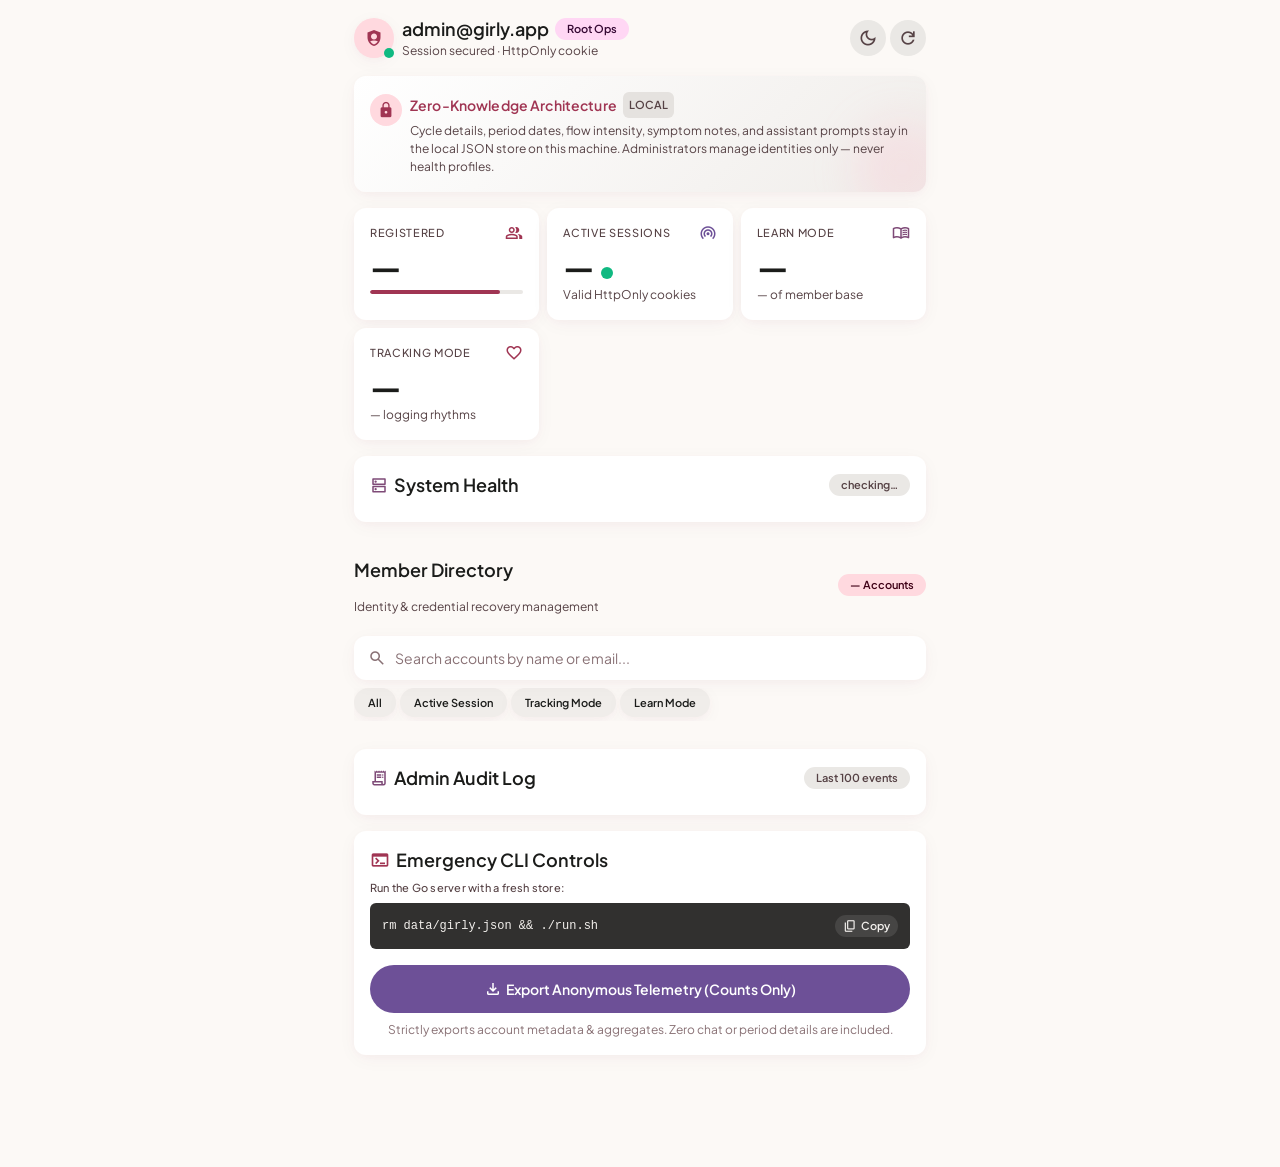
==== girly-app/web/admin.html @ f06e1302 "files" ====
<!DOCTYPE html>
<html lang="en">
<head>
  <meta charset="utf-8"/>
  <meta name="viewport" content="width=device-width, initial-scale=1.0, viewport-fit=cover"/>
  <title>Girly - Admin Console</title>
  <link rel="icon" href="assets/logo.svg" type="image/svg+xml"/>
  <link rel="preconnect" href="https://fonts.googleapis.com"/>
  <link rel="preconnect" href="https://fonts.gstatic.com" crossorigin/>
  <link href="https://fonts.googleapis.com/css2?family=Plus+Jakarta+Sans:wght@400;500;600;700&display=swap" rel="stylesheet"/>
  <link href="https://fonts.googleapis.com/css2?family=Material+Symbols+Outlined:opsz,wght,FILL,GRAD@20..48,100..700,0..1,-50..200" rel="stylesheet"/>
  <link rel="stylesheet" href="css/girly.css"/>
</head>
<body>
<main class="page" style="padding-top:1rem; gap:var(--sp-md)">

  <!-- Admin header bar -->
  <div class="row-between" style="gap:var(--sp-sm)">
    <div class="row" style="gap:var(--sp-sm); min-width:0">
      <div style="position:relative; width:40px; height:40px; border-radius:var(--r-full); background:var(--primary-fixed); display:flex; align-items:center; justify-content:center; flex-shrink:0; box-shadow:var(--shadow-rest)">
        <span class="material-symbols-outlined filled" style="color:var(--primary); font-size:20px">shield_person</span>
        <span style="position:absolute; bottom:0; right:0; width:10px; height:10px; background:var(--ok); border-radius:var(--r-full)"></span>
      </div>
      <div style="min-width:0">
        <div class="row" style="gap:6px">
          <span class="t-headline-sm" id="admin-email" style="overflow:hidden; text-overflow:ellipsis; white-space:nowrap">admin@girly.app</span>
          <span class="pill pill-plum">Root Ops</span>
        </div>
        <p class="t-body-sm muted" style="margin:0">Session secured · HttpOnly cookie</p>
      </div>
    </div>
    <div class="row" style="gap:var(--sp-xs)">
      <button class="icon-btn" id="admin-theme" aria-label="Toggle Night Mode" type="button" style="background:var(--surface-container-high); width:36px; height:36px">
        <span class="material-symbols-outlined" style="font-size:20px">dark_mode</span>
      </button>
      <button class="icon-btn" id="admin-refresh" aria-label="Reload Metrics" type="button" style="background:var(--surface-container-high); width:36px; height:36px">
        <span class="material-symbols-outlined" style="font-size:20px">refresh</span>
      </button>
    </div>
  </div>

  <!-- Zero-knowledge callout -->
  <div class="card row" style="align-items:flex-start; gap:var(--sp-sm); padding:var(--sp-md); background:linear-gradient(135deg, var(--surface-container-lowest), var(--surface-container)); position:relative; overflow:hidden">
    <div style="position:absolute; right:-1.5rem; bottom:-1.5rem; width:6rem; height:6rem; border-radius:50%; background:color-mix(in srgb, var(--primary-fixed-dim) 20%, transparent); filter:blur(20px)"></div>
    <div style="position:relative; width:32px; height:32px; border-radius:var(--r-full); background:var(--primary-fixed); color:var(--primary); display:flex; align-items:center; justify-content:center; flex-shrink:0; margin-top:2px">
      <span class="material-symbols-outlined filled" style="font-size:18px">lock</span>
    </div>
    <div class="stack" style="gap:4px; position:relative">
      <div class="row" style="gap:6px">
        <span class="t-label-lg" style="color:var(--primary)">Zero-Knowledge Architecture</span>
        <span style="padding:2px 6px; border-radius:var(--r-sm); background:var(--surface-container-highest); color:var(--on-surface-variant); font-size:11px; font-weight:600">LOCAL</span>
      </div>
      <p class="t-body-sm muted" style="margin:0">Cycle details, period dates, flow intensity, symptom notes, and assistant prompts stay in the local JSON store on this machine. Administrators manage identities only — never health profiles.</p>
    </div>
  </div>

  <!-- Stats bento -->
  <div class="grid-2" id="stats-grid">
    <div class="stat-card" style="padding:var(--sp-md)">
      <div class="row-between" style="color:var(--on-surface-variant)">
        <span class="t-label-sm" style="text-transform:uppercase; letter-spacing:.06em">Registered</span>
        <span class="material-symbols-outlined" style="font-size:18px; color:var(--primary)">group</span>
      </div>
      <div class="row" style="align-items:baseline; gap:4px; margin-top:4px">
        <span class="t-display" id="stat-registered">—</span>
      </div>
      <div style="width:100%; height:4px; background:var(--surface-container-high); border-radius:var(--r-full); overflow:hidden; margin-top:4px">
        <div style="height:100%; width:85%; background:var(--primary); border-radius:var(--r-full)"></div>
      </div>
    </div>
    <div class="stat-card" style="padding:var(--sp-md)">
      <div class="row-between" style="color:var(--on-surface-variant)">
        <span class="t-label-sm" style="text-transform:uppercase; letter-spacing:.06em">Active Sessions</span>
        <span class="material-symbols-outlined" style="font-size:18px; color:var(--secondary)">wifi_tethering</span>
      </div>
      <div class="row" style="align-items:baseline; gap:6px; margin-top:4px">
        <span class="t-display" id="stat-sessions">—</span>
        <span class="dot dot-ok" style="animation:pulse 2s infinite"></span>
      </div>
      <span class="t-body-sm muted">Valid HttpOnly cookies</span>
    </div>
    <div class="stat-card" style="padding:var(--sp-md)">
      <div class="row-between" style="color:var(--on-surface-variant)">
        <span class="t-label-sm" style="text-transform:uppercase; letter-spacing:.06em">Learn Mode</span>
        <span class="material-symbols-outlined" style="font-size:18px; color:var(--tertiary)">menu_book</span>
      </div>
      <span class="t-display" id="stat-learn" style="margin-top:4px">—</span>
      <span class="t-body-sm muted" id="stat-learn-pct">— of member base</span>
    </div>
    <div class="stat-card" style="padding:var(--sp-md)">
      <div class="row-between" style="color:var(--on-surface-variant)">
        <span class="t-label-sm" style="text-transform:uppercase; letter-spacing:.06em">Tracking Mode</span>
        <span class="material-symbols-outlined" style="font-size:18px; color:var(--primary)">favorite</span>
      </div>
      <span class="t-display" id="stat-tracking" style="margin-top:4px">—</span>
      <span class="t-body-sm muted" id="stat-tracking-pct">— logging rhythms</span>
    </div>
  </div>

  <!-- System health -->
  <div class="card stack gap-sm" style="padding:var(--sp-md)">
    <div class="row-between">
      <div class="row" style="gap:6px">
        <span class="material-symbols-outlined" style="color:var(--tertiary); font-size:18px">dns</span>
        <span class="t-headline-sm">System Health</span>
      </div>
      <span class="pill pill-neutral" id="health-badge">checking…</span>
    </div>
    <div class="stack" style="gap:8px" id="services-list"></div>
  </div>

  <!-- Member directory -->
  <div class="stack gap-sm" style="margin-top:4px">
    <div class="row-between">
      <div>
        <h2 class="t-headline-sm">Member Directory</h2>
        <p class="t-body-sm muted">Identity &amp; credential recovery management</p>
      </div>
      <span class="pill pill-blush" id="user-count-badge">— Accounts</span>
    </div>

    <div class="field">
      <div class="field-input-wrap">
        <span class="material-symbols-outlined">search</span>
        <input class="input with-icon" id="user-search" placeholder="Search accounts by name or email..." style="background:var(--surface-container-lowest); box-shadow:var(--shadow-rest)"/>
      </div>
    </div>

    <div class="prompt-chips" id="filter-pills">
      <button class="prompt-chip filter-btn" data-filter="all" type="button">All</button>
      <button class="prompt-chip filter-btn" data-filter="active" type="button">Active Session</button>
      <button class="prompt-chip filter-btn" data-filter="tracking" type="button">Tracking Mode</button>
      <button class="prompt-chip filter-btn" data-filter="learn" type="button">Learn Mode</button>
    </div>

    <div class="stack gap-sm" id="user-list" style="margin-top:4px"></div>

    <div class="card hidden center stack" id="no-user-results" style="align-items:center; gap:8px; padding:var(--sp-lg)">
      <span class="material-symbols-outlined" style="color:var(--outline); font-size:32px">manage_search</span>
      <span class="t-headline-sm">No matching accounts</span>
      <p class="t-body-sm muted" style="margin:0">Try searching another email address or clear active filter tabs.</p>
    </div>
  </div>

  <!-- Audit log -->
  <div class="card stack gap-sm" style="padding:var(--sp-md)">
    <div class="row-between">
      <div class="row" style="gap:6px">
        <span class="material-symbols-outlined" style="color:var(--tertiary); font-size:18px">receipt_long</span>
        <span class="t-headline-sm">Admin Audit Log</span>
      </div>
      <span class="pill pill-neutral">Last 100 events</span>
    </div>
    <div class="stack" style="gap:6px; max-height:260px; overflow-y:auto" id="audit-list"></div>
  </div>

  <!-- CLI controls -->
  <div class="card stack gap-sm" style="padding:var(--sp-md)">
    <div class="row" style="gap:6px">
      <span class="material-symbols-outlined" style="color:var(--primary); font-size:20px">terminal</span>
      <span class="t-headline-sm">Emergency CLI Controls</span>
    </div>
    <span class="t-label-sm muted">Run the Go server with a fresh store:</span>
    <div class="row-between" style="background:var(--inverse-surface); color:var(--inverse-on-surface); padding:12px; border-radius:var(--r-sm); font-family:ui-monospace,monospace; font-size:12px">
      <code id="cli-snippet" style="overflow-x:auto; white-space:nowrap">rm data/girly.json &amp;&amp; ./run.sh</code>
      <button class="btn" id="copy-cli" style="min-height:0; padding:4px 8px; background:rgba(255,255,255,.1); color:inherit; font-size:11px">
        <span class="material-symbols-outlined" style="font-size:14px">content_copy</span> Copy
      </button>
    </div>
    <button class="btn btn-secondary btn-block" id="export-telemetry" style="margin-top:8px; padding-block:.625rem">
      <span class="material-symbols-outlined" style="font-size:18px">download</span>
      Export Anonymous Telemetry (Counts Only)
    </button>
    <p class="t-body-sm center" style="color:var(--outline); margin:0">Strictly exports account metadata &amp; aggregates. Zero chat or period details are included.</p>
  </div>
</main>

<!-- Password reset modal -->
<div class="modal-backdrop" id="reset-modal">
  <div class="modal stack gap-md">
    <div class="row-between" style="align-items:flex-start">
      <div class="row" style="gap:8px">
        <div style="width:32px;height:32px;border-radius:var(--r-full);background:var(--primary-fixed);color:var(--primary);display:flex;align-items:center;justify-content:center">
          <span class="material-symbols-outlined" style="font-size:18px">lock_reset</span>
        </div>
        <div>
          <span class="t-headline-sm">Dispatch Password Reset</span>
          <p class="t-body-sm muted">Temporary credential generator</p>
        </div>
      </div>
      <button class="icon-btn" onclick="closeModal('reset-modal')" style="width:32px;height:32px" aria-label="Close" type="button">
        <span class="material-symbols-outlined" style="font-size:20px">close</span>
      </button>
    </div>
    <div class="field">
      <label>Target Email</label>
      <input class="input" id="reset-target-email" readonly style="background:var(--surface-container)"/>
    </div>
    <p class="t-body-sm muted" style="margin:0">A temporary password will be generated and all existing sessions for this account revoked. Share it with the member through a secure channel.</p>
    <div class="row" style="justify-content:flex-end; gap:8px; padding-top:4px">
      <button class="btn btn-ghost" onclick="closeModal('reset-modal')" style="min-height:38px">Cancel</button>
      <button class="btn btn-primary" id="confirm-reset" style="min-height:38px">
        <span class="material-symbols-outlined" style="font-size:16px">send</span> Generate &amp; Send
      </button>
    </div>
  </div>
</div>

<!-- Delete confirmation modal -->
<div class="modal-backdrop" id="delete-modal">
  <div class="modal stack gap-md">
    <div class="row" style="align-items:flex-start; gap:12px">
      <div style="width:40px;height:40px;border-radius:var(--r-full);background:var(--error-container);color:var(--on-error-container);display:flex;align-items:center;justify-content:center;flex-shrink:0">
        <span class="material-symbols-outlined" style="font-size:22px">warning</span>
      </div>
      <div>
        <span class="t-headline-sm">Permanently Delete Account?</span>
        <p class="t-body-sm muted" style="margin:4px 0 0">This will purge the identity record for <b id="delete-target"></b>. All cycle logs will become unrecoverable.</p>
      </div>
    </div>
    <div class="row" style="justify-content:flex-end; gap:8px; padding-top:4px">
      <button class="btn btn-ghost" onclick="closeModal('delete-modal')" style="min-height:38px">Cancel</button>
      <button class="btn" id="confirm-delete" style="min-height:38px; background:var(--error); color:var(--on-error)">Delete Permanently</button>
    </div>
  </div>
</div>

<div class="toast" role="status"></div>
<script src="js/api.js"></script>
<script src="js/admin.js"></script>
</body>
</html>
---- girly-app/web/css/girly.css ----
/* ==========================================================================
   Girly 🌸 — shared design system
   Hand-written from the "Warm Lavender & Rose Health Companion" DESIGN.md:
   cream surfaces, blush berry primary, soothing lilac secondary, deep plum,
   pill shapes, ultra-diffused plum/blush shadows, and a dark plum night mode.
   ========================================================================== */

/* ---- Design tokens ------------------------------------------------------ */
:root {
  /* surfaces */
  --surface: #fcf9f6;
  --surface-dim: #dcdad7;
  --surface-container-lowest: #ffffff;
  --surface-container-low: #f6f3f0;
  --surface-container: #f0edea;
  --surface-container-high: #eae8e5;
  --surface-container-highest: #e5e2df;
  --surface-variant: #e5e2df;

  /* text */
  --on-surface: #1b1c1a;
  --on-surface-variant: #564245;
  --outline: #897175;
  --outline-variant: #dcc0c3;

  /* brand */
  --primary: #a03553;
  --primary-container: #c04e6b;
  --on-primary: #ffffff;
  --primary-fixed: #ffd9df;
  --primary-fixed-dim: #ffb1c0;
  --on-primary-fixed: #3f0016;
  --on-primary-fixed-variant: #841f3e;

  --secondary: #6d5097;
  --on-secondary: #ffffff;
  --secondary-container: #d0b0fe;
  --secondary-fixed: #eddcff;
  --on-secondary-fixed: #27064f;
  --on-secondary-fixed-variant: #55387d;

  --tertiary: #7e4a77;
  --tertiary-fixed: #ffd7f4;
  --on-tertiary-fixed: #340732;

  --error: #ba1a1a;
  --error-container: #ffdad6;
  --on-error-container: #93000a;

  --inverse-surface: #31302f;
  --inverse-on-surface: #f3f0ed;

  --ok: #10b981;

  /* shadows — diffused plum & blush, never cold gray */
  --shadow-rest: 0 4px 20px -2px rgba(90, 42, 85, 0.05), 0 2px 6px -1px rgba(209, 91, 120, 0.04);
  --shadow-float: 0 12px 32px -4px rgba(90, 42, 85, 0.08), 0 4px 12px -2px rgba(209, 91, 120, 0.06);
  --shadow-nav: 0 4px 24px -4px rgba(90, 42, 85, 0.08);
  --glow-lilac: 0 0 16px 2px rgba(138, 108, 181, 0.25);

  /* geometry */
  --r-sm: 0.375rem;
  --r-md: 0.75rem;
  --r-lg: 1rem;
  --r-xl: 1.5rem;
  --r-full: 9999px;

  --sp-xs: 0.25rem;
  --sp-sm: 0.5rem;
  --sp-md: 1rem;
  --sp-lg: 1.5rem;
  --sp-xl: 2.25rem;
  --margin: 1.25rem;

  --font: "Plus Jakarta Sans", system-ui, -apple-system, "Segoe UI", sans-serif;
  --content-w: 620px;
}

html.dark {
  --surface: #1a141e;
  --surface-dim: #140f17;
  --surface-container-lowest: #241c2a;
  --surface-container-low: #2a2132;
  --surface-container: #302639;
  --surface-container-high: #372c41;
  --surface-container-highest: #3f3249;
  --surface-variant: #3a2f43;

  --on-surface: #f3edf2;
  --on-surface-variant: #cbb9c6;
  --outline: #9a8694;
  --outline-variant: #4d3f4a;

  --primary: #ffb1c0;
  --primary-container: #d15b78;
  --on-primary: #3f0016;
  --primary-fixed: #5d2237;
  --primary-fixed-dim: #7c3350;
  --on-primary-fixed: #ffd9df;
  --on-primary-fixed-variant: #ffb1c0;

  --secondary: #d0b0fe;
  --on-secondary: #27064f;
  --secondary-container: #55387d;
  --secondary-fixed: #463067;
  --on-secondary-fixed: #eddcff;
  --on-secondary-fixed-variant: #d0b0fe;

  --tertiary: #f3b2e6;
  --tertiary-fixed: #663561;
  --on-tertiary-fixed: #ffd7f4;

  --error: #ffb4ab;
  --error-container: #93000a;
  --on-error-container: #ffdad6;

  --inverse-surface: #f3edf2;
  --inverse-on-surface: #1a141e;

  --shadow-rest: 0 4px 20px -2px rgba(0, 0, 0, 0.35), 0 2px 6px -1px rgba(0, 0, 0, 0.3);
  --shadow-float: 0 12px 32px -4px rgba(0, 0, 0, 0.5);
  --shadow-nav: 0 4px 24px -4px rgba(0, 0, 0, 0.5);
}

/* ---- Base --------------------------------------------------------------- */
* { box-sizing: border-box; }

html, body {
  margin: 0;
  padding: 0;
  min-height: 100%;
}

body {
  font-family: var(--font);
  font-size: 14px;
  line-height: 22px;
  color: var(--on-surface);
  background: var(--surface);
  overscroll-behavior-y: none;
  -webkit-tap-highlight-color: transparent;
}

::-webkit-scrollbar { width: 0; height: 0; }

::selection { background: var(--primary-fixed); color: var(--on-primary-fixed); }

.material-symbols-outlined {
  font-variation-settings: "FILL" 0, "wght" 400, "GRAD" 0, "opsz" 24;
  user-select: none;
}
.material-symbols-outlined.filled { font-variation-settings: "FILL" 1; }

a { color: var(--primary); }

button {
  font-family: var(--font);
  border: none;
  background: none;
  color: inherit;
  cursor: pointer;
}

input, select {
  font-family: var(--font);
  font-size: 14px;
  color: var(--on-surface);
}

/* ---- Typography helpers -------------------------------------------------- */
.t-display  { font-size: 32px; line-height: 40px; font-weight: 700; letter-spacing: -0.01em; }
.t-headline-lg { font-size: 28px; line-height: 36px; font-weight: 600; letter-spacing: -0.01em; }
.t-headline-md { font-size: 22px; line-height: 30px; font-weight: 600; }
.t-headline-sm { font-size: 18px; line-height: 26px; font-weight: 600; }
.t-body-lg  { font-size: 16px; line-height: 24px; }
.t-body-md  { font-size: 14px; line-height: 22px; }
.t-body-sm  { font-size: 12px; line-height: 18px; }
.t-label-lg { font-size: 14px; line-height: 20px; font-weight: 600; letter-spacing: 0.01em; }
.t-label-md { font-size: 12px; line-height: 16px; font-weight: 600; letter-spacing: 0.02em; }
.t-label-sm { font-size: 11px; line-height: 14px; font-weight: 500; letter-spacing: 0.02em; }

.text-primary { color: var(--primary); }
.text-secondary { color: var(--secondary); }
.text-tertiary { color: var(--tertiary); }
.text-variant { color: var(--on-surface-variant); }
.text-outline { color: var(--outline); }

/* ---- Layout -------------------------------------------------------------- */
.page {
  max-width: var(--content-w);
  margin: 0 auto;
  padding: 0 var(--margin);
  padding-top: calc(4rem + var(--sp-lg));
  padding-bottom: 7rem;
  display: flex;
  flex-direction: column;
  gap: var(--sp-lg);
}

.stack { display: flex; flex-direction: column; }
.gap-xs { gap: var(--sp-xs); }
.gap-sm { gap: var(--sp-sm); }
.gap-md { gap: var(--sp-md); }
.gap-lg { gap: var(--sp-lg); }

.grid-2 { display: grid; grid-template-columns: repeat(auto-fit, minmax(140px, 1fr)); gap: var(--sp-sm); }
/* Stat cards keep side-by-side on phones but wrap on very narrow screens. */
.grid-3 { display: grid; grid-template-columns: repeat(auto-fit, minmax(100px, 1fr)); gap: var(--sp-xs); }

.row { display: flex; align-items: center; }
.row-between { display: flex; align-items: center; justify-content: space-between; }
.wrap { flex-wrap: wrap; }
.center { text-align: center; }
.muted { color: var(--on-surface-variant); }
.mt-auto { margin-top: auto; }

/* ---- Cards ---------------------------------------------------------------- */
.card {
  background: var(--surface-container-lowest);
  border-radius: var(--r-md);
  box-shadow: var(--shadow-rest);
  padding: var(--sp-lg);
}

.card-flat {
  background: var(--surface-container-low);
  border-radius: var(--r-md);
  padding: var(--sp-md);
}

.glow-card {
  position: relative;
  overflow: hidden;
}
.glow-card::before, .glow-card::after {
  content: "";
  position: absolute;
  border-radius: 50%;
  filter: blur(32px);
  pointer-events: none;
}
.glow-card::before {
  top: -3rem; right: -3rem;
  width: 12rem; height: 12rem;
  background: color-mix(in srgb, var(--primary-fixed) 30%, transparent);
}
.glow-card::after {
  bottom: -2.5rem; left: -2.5rem;
  width: 11rem; height: 11rem;
  background: color-mix(in srgb, var(--secondary-fixed) 40%, transparent);
}

/* ---- Buttons --------------------------------------------------------------- */
.btn {
  display: inline-flex;
  align-items: center;
  justify-content: center;
  gap: var(--sp-xs);
  min-height: 48px;
  padding: 0.6rem 1.25rem;
  border-radius: var(--r-full);
  font-size: 14px;
  font-weight: 600;
  transition: transform 0.15s ease, background 0.2s ease, box-shadow 0.2s ease, opacity 0.2s ease;
  white-space: nowrap;
}
.btn:active { transform: scale(0.97); }

.btn-primary {
  background: var(--primary);
  color: var(--on-primary);
  box-shadow: var(--shadow-rest);
}
.btn-primary:hover { background: var(--primary-container); }

.btn-soft {
  background: color-mix(in srgb, var(--secondary-fixed) 70%, transparent);
  color: var(--on-secondary-fixed);
}
.btn-soft:hover { background: var(--secondary-fixed); }

.btn-secondary {
  background: var(--secondary);
  color: var(--on-secondary);
}
.btn-secondary:hover { opacity: 0.92; }

.btn-ghost {
  background: var(--surface-container-high);
  color: var(--on-surface);
}
.btn-ghost:hover { background: var(--surface-container-highest); }

.btn-danger-soft {
  background: var(--error-container);
  color: var(--on-error-container);
}
.btn-danger-soft:hover { opacity: 0.9; }

/* A quiet, text-only action: no fill at rest, so it never competes with the
   primary one. Hovering hints the destructive blush. */
.btn-quiet {
  min-height: 40px;
  padding: 0.4rem 0.9rem;
  font-size: 13px;
  background: transparent;
  color: var(--on-surface-variant);
}
.btn-quiet:hover {
  background: color-mix(in srgb, var(--error-container) 45%, transparent);
  color: var(--on-error-container);
}

.btn-block { width: 100%; }

.icon-btn {
  width: 44px;
  height: 44px;
  border-radius: var(--r-full);
  display: inline-flex;
  align-items: center;
  justify-content: center;
  color: var(--on-surface-variant);
  transition: background 0.2s ease, transform 0.15s ease;
}
.icon-btn:hover { background: var(--surface-container); }
.icon-btn:active { transform: scale(0.92); }

/* ---- Pills / badges ---------------------------------------------------------- */
.pill {
  display: inline-flex;
  align-items: center;
  gap: 0.375rem;
  padding: 0.25rem 0.75rem;
  border-radius: var(--r-full);
  font-size: 11px;
  font-weight: 600;
  line-height: 14px;
  white-space: nowrap;
}

.pill-period   { background: #fceef2; color: #b83a5d; }
.pill-fertile  { background: #f3eef9; color: #7352a3; }
.pill-ovulate  { background: #eadbfc; color: #5e2e91; box-shadow: var(--glow-lilac); }
.pill-free     { background: #eef6f4; color: #396b63; }
.pill-lilac    { background: var(--secondary-fixed); color: var(--on-secondary-fixed); }
.pill-blush    { background: var(--primary-fixed); color: var(--on-primary-fixed); }
.pill-plum     { background: var(--tertiary-fixed); color: var(--on-tertiary-fixed); }
.pill-ok       { background: color-mix(in srgb, var(--ok) 14%, transparent); color: var(--ok); }
.pill-neutral  { background: var(--surface-container-high); color: var(--on-surface-variant); }

html.dark .pill-period  { background: #4d2531; color: #ffb1c0; }
html.dark .pill-fertile { background: #3a2c52; color: #d0b0fe; }
html.dark .pill-ovulate { background: #41305e; color: #e5ccfb; }
html.dark .pill-free    { background: #243b38; color: #8fd4c5; }

.dot { width: 12px; height: 12px; border-radius: var(--r-full); display: inline-block; }
.dot-primary { background: var(--primary); }
.dot-predicted { background: var(--primary-fixed-dim); }
.dot-fertile { background: var(--secondary-fixed); }
.dot-ovulation { background: var(--secondary); }
.dot-ok { background: var(--ok); }

/* ---- Chips (symptom / mood selectors) ------------------------------------- */
.chip {
  display: inline-flex;
  align-items: center;
  gap: 0.375rem;
  padding: 0.5rem 0.9rem;
  border-radius: var(--r-full);
  background: var(--surface-container-lowest);
  border: 1px solid var(--outline-variant);
  color: var(--on-surface-variant);
  font-size: 12px;
  font-weight: 600;
  transition: all 0.18s ease;
  cursor: pointer;
}
.chip:hover { background: var(--surface-container-low); }
.chip.selected {
  background: var(--secondary-fixed);
  border-color: transparent;
  color: var(--on-secondary-fixed);
  transform: scale(1.04);
}
.chip.selected-berry {
  background: var(--primary-fixed);
  border-color: transparent;
  color: var(--on-primary-fixed);
  transform: scale(1.04);
}

.chip-grid { display: flex; flex-wrap: wrap; gap: var(--sp-xs); }

/* ---- Forms ------------------------------------------------------------------ */
.field { display: flex; flex-direction: column; gap: 0.375rem; }
.field label { font-size: 12px; font-weight: 600; color: var(--on-surface-variant); }

.field-input-wrap { position: relative; display: flex; align-items: center; }
.field-input-wrap .material-symbols-outlined {
  position: absolute; left: 0.875rem;
  color: var(--outline); font-size: 18px; pointer-events: none;
}

.input {
  width: 100%;
  padding: 0.75rem 1rem;
  border: 1px solid transparent;
  border-radius: var(--r-md);
  background: var(--surface-container-low);
  color: var(--on-surface);
  outline: none;
  transition: background 0.2s ease, border-color 0.2s ease, box-shadow 0.2s ease;
}
.input::placeholder { color: var(--outline); }
.input:focus {
  background: var(--surface-container-lowest);
  border-color: var(--primary);
  box-shadow: 0 0 0 3px color-mix(in srgb, var(--primary) 15%, transparent);
}
.input.with-icon { padding-left: 2.5rem; }

/* radio option cards */
.radio-card {
  display: block;
  cursor: pointer;
}
.radio-card input { position: absolute; opacity: 0; pointer-events: none; }
.radio-card .radio-body {
  padding: var(--sp-md);
  border-radius: var(--r-md);
  background: var(--surface-container-lowest);
  box-shadow: var(--shadow-rest);
  transition: all 0.2s ease;
}
.radio-card input:checked + .radio-body {
  outline: 2px solid color-mix(in srgb, var(--primary) 55%, transparent);
  outline-offset: 2px;
}

/* range slider */
input[type="range"] {
  -webkit-appearance: none;
  appearance: none;
  width: 100%;
  height: 8px;
  border-radius: var(--r-full);
  background: var(--surface-container-high);
  accent-color: var(--primary);
}
input[type="range"]::-webkit-slider-thumb {
  -webkit-appearance: none;
  width: 22px; height: 22px;
  border-radius: 50%;
  background: var(--primary);
  border: 3px solid var(--surface-container-lowest);
  box-shadow: var(--shadow-rest);
  cursor: pointer;
}

/* ---- App header --------------------------------------------------------------- */
.app-header {
  position: fixed;
  top: 0; left: 0; right: 0;
  z-index: 50;
  background: color-mix(in srgb, var(--surface) 85%, transparent);
  backdrop-filter: blur(16px);
  -webkit-backdrop-filter: blur(16px);
}
.app-header-inner {
  height: 64px;
  max-width: var(--content-w);
  margin: 0 auto;
  padding: 0 var(--margin);
  display: flex;
  align-items: center;
  justify-content: space-between;
}
.brand { display: flex; align-items: center; gap: var(--sp-sm); text-decoration: none; }
.brand-logo {
  width: 32px; height: 32px;
  border-radius: var(--r-md);
  flex-shrink: 0;
}
.brand-name {
  font-size: 18px; font-weight: 700; letter-spacing: -0.01em;
  color: var(--primary);
}
.header-actions { display: flex; align-items: center; gap: var(--sp-xs); }
.avatar {
  width: 32px; height: 32px;
  border-radius: var(--r-full);
  background: var(--primary-fixed);
  color: var(--on-primary-fixed);
  display: inline-flex;
  align-items: center;
  justify-content: center;
  font-size: 12px;
  font-weight: 700;
  box-shadow: 0 0 0 2px color-mix(in srgb, var(--primary) 20%, transparent);
  text-decoration: none;
}
.header-pill {
  display: inline-flex;
  align-items: center;
  gap: 0.25rem;
  padding: 0.375rem 0.75rem;
  min-height: 36px;
  border-radius: var(--r-full);
  background: color-mix(in srgb, var(--secondary-fixed) 50%, transparent);
  color: var(--on-secondary-fixed);
  font-size: 11px;
  font-weight: 600;
  text-decoration: none;
  transition: background 0.2s ease;
}
.header-pill:hover { background: var(--secondary-fixed); }

/* ---- Bottom nav ------------------------------------------------------------------ */
.bottom-nav {
  position: fixed;
  bottom: 0; left: 0; right: 0;
  z-index: 50;
  padding: 0 var(--margin) var(--sp-sm);
  pointer-events: none;
}
.bottom-nav-inner {
  pointer-events: auto;
  max-width: 448px;
  margin: 0 auto;
  display: flex;
  align-items: stretch;
  background: color-mix(in srgb, var(--surface-container-lowest) 90%, transparent);
  backdrop-filter: blur(16px);
  -webkit-backdrop-filter: blur(16px);
  border-radius: var(--r-full);
  box-shadow: var(--shadow-nav);
  padding: 0.375rem 0.25rem;
}
.nav-item {
  flex: 1;
  display: flex;
  flex-direction: column;
  align-items: center;
  justify-content: center;
  gap: 2px;
  min-height: 48px;
  border-radius: var(--r-full);
  color: var(--on-surface-variant);
  text-decoration: none;
  font-size: 11px;
  font-weight: 600;
  transition: color 0.2s ease;
}
.nav-item .material-symbols-outlined { font-size: 22px; }
.nav-item:hover { color: var(--primary); }
.nav-item.active { color: var(--primary); font-weight: 700; }

/* ---- Calendar ------------------------------------------------------------------- */
.cal-header { display: flex; align-items: center; justify-content: space-between; padding-bottom: var(--sp-sm); }
.cal-grid {
  display: grid;
  grid-template-columns: repeat(7, 1fr);
  gap: 0.25rem;
  text-align: center;
  align-items: center;
}
.cal-dow {
  font-size: 11px; font-weight: 600; color: var(--on-surface-variant);
  padding: 0.25rem 0;
}
.cal-day {
  position: relative;
  height: 40px;
  border-radius: var(--r-full);
  display: flex;
  flex-direction: column;
  align-items: center;
  justify-content: center;
  font-size: 12px;
  font-weight: 600;
  border: none;
  background: none;
  color: var(--on-surface);
  transition: background 0.15s ease, transform 0.15s ease;
  cursor: pointer;
}
.cal-day:hover { background: var(--surface-container); }
.cal-day .cal-sub {
  font-size: 9px;
  line-height: 1;
  margin-top: 1px;
  text-transform: uppercase;
  letter-spacing: 0.04em;
}
.cal-day.blank { visibility: hidden; }
.cal-day.period {
  background: var(--primary);
  color: var(--on-primary);
  box-shadow: var(--shadow-rest);
}
.cal-day.predicted { background: color-mix(in srgb, var(--primary-fixed-dim) 40%, transparent); color: var(--on-surface-variant); }
.cal-day.predicted .cal-sub { color: var(--primary); font-weight: 600; }
.cal-day.fertile { background: var(--secondary-fixed); color: var(--on-secondary-fixed); }
.cal-day.ovulation {
  background: var(--secondary);
  color: var(--on-secondary);
  box-shadow: var(--glow-lilac);
  font-weight: 700;
}
.cal-day.today {
  background: var(--primary-fixed);
  color: var(--on-primary-fixed);
  box-shadow: var(--shadow-float);
  transform: scale(1.08);
  font-weight: 700;
}
.cal-day.today .cal-sub { font-size: 9px; text-transform: uppercase; letter-spacing: 0.08em; }
.cal-day .mini-drop { font-size: 10px; line-height: 1; margin-top: 1px; }

/* ---- Bottom sheet / modal ---------------------------------------------------------- */
.sheet-backdrop {
  position: fixed;
  inset: 0;
  background: rgba(20, 12, 22, 0.42);
  backdrop-filter: blur(3px);
  z-index: 60;
  display: none;
  align-items: flex-end;
  justify-content: center;
}
.sheet-backdrop.open { display: flex; }
.sheet {
  width: 100%;
  max-width: 448px;
  background: var(--surface-container-lowest);
  border-radius: var(--r-xl) var(--r-xl) 0 0;
  box-shadow: var(--shadow-float);
  padding: var(--sp-md) var(--sp-lg) calc(var(--sp-lg) + env(safe-area-inset-bottom, 0px));
  animation: sheet-up 0.28s cubic-bezier(0.2, 0.9, 0.3, 1);
}
@keyframes sheet-up {
  from { transform: translateY(60%); opacity: 0.4; }
  to { transform: translateY(0); opacity: 1; }
}
.sheet-handle {
  width: 44px; height: 6px;
  border-radius: var(--r-full);
  background: var(--surface-variant);
  margin: 0 auto var(--sp-md);
}

.modal-backdrop {
  position: fixed;
  inset: 0;
  background: rgba(20, 12, 22, 0.42);
  backdrop-filter: blur(3px);
  z-index: 60;
  display: none;
  align-items: center;
  justify-content: center;
  padding: var(--margin);
}
.modal-backdrop.open { display: flex; }
.modal {
  width: 100%;
  max-width: 380px;
  background: var(--surface-container-lowest);
  border-radius: var(--r-md);
  box-shadow: var(--shadow-float);
  padding: var(--sp-lg);
  animation: pop-in 0.22s ease;
}
@keyframes pop-in {
  from { transform: scale(0.95); opacity: 0; }
  to { transform: scale(1); opacity: 1; }
}

/* ---- Toast ------------------------------------------------------------------------ */
.toast {
  position: fixed;
  bottom: 6rem;
  left: 50%;
  transform: translateX(-50%) translateY(1rem);
  z-index: 80;
  background: var(--inverse-surface);
  color: var(--inverse-on-surface);
  padding: 0.625rem 1rem;
  border-radius: var(--r-full);
  box-shadow: var(--shadow-float);
  font-size: 12px;
  font-weight: 600;
  display: flex;
  align-items: center;
  gap: var(--sp-xs);
  opacity: 0;
  pointer-events: none;
  transition: all 0.3s ease;
  max-width: min(90vw, 420px);
}
.toast.show { opacity: 1; transform: translateX(-50%) translateY(0); }

/* ---- Chat ------------------------------------------------------------------------- */
.chat-stream { display: flex; flex-direction: column; gap: var(--sp-md); }
.bubble-row { display: flex; gap: var(--sp-xs); width: 100%; }
.bubble-row.user { justify-content: flex-end; }
.bubble-col { display: flex; flex-direction: column; gap: 0.25rem; max-width: 85%; }
.bubble-col.user { align-items: flex-end; }
.bubble {
  padding: var(--sp-md);
  border-radius: var(--r-md);
  font-size: 14px;
  line-height: 22px;
  box-shadow: var(--shadow-rest);
}
.bubble.bot {
  background: var(--surface-container-lowest);
  border-top-left-radius: 0;
  color: var(--on-surface);
}
.bubble.user-bubble {
  /* Faded lilac rather than a saturated fill — the user's own words stay
     quiet so the assistant's reply carries the emphasis. The token pair
     flips together in night mode, so contrast holds in both themes. */
  background: var(--secondary-container);
  color: var(--on-secondary-fixed-variant);
  border-top-right-radius: 0;
}
.bubble-time { font-size: 11px; color: var(--outline); padding: 0 4px; }
.bot-avatar {
  width: 32px; height: 32px;
  border-radius: var(--r-full);
  background: var(--primary-fixed);
  color: var(--on-primary-fixed);
  display: inline-flex;
  align-items: center;
  justify-content: center;
  flex-shrink: 0;
  box-shadow: var(--shadow-rest);
}
.care-tip {
  display: flex;
  align-items: center;
  gap: var(--sp-sm);
  padding: 0.375rem 0.625rem;
  background: var(--surface-container-low);
  border-radius: var(--r-sm);
  font-size: 12px;
  line-height: 18px;
}
.doctor-note {
  display: flex;
  align-items: flex-start;
  gap: var(--sp-xs);
  background: color-mix(in srgb, var(--primary-fixed) 30%, transparent);
  border-radius: var(--r-sm);
  padding: var(--sp-sm);
  font-size: 12px;
  line-height: 18px;
}
.chat-dock {
  background: var(--surface-container-lowest);
  border-radius: var(--r-md);
  padding: var(--sp-sm);
  box-shadow: var(--shadow-float);
}
.chat-input-row { display: flex; align-items: center; gap: var(--sp-xs); }
.chat-input {
  flex: 1;
  background: var(--surface-container-low);
  border: none;
  outline: none;
  border-radius: var(--r-full);
  padding: 0.625rem 1rem;
  font-size: 14px;
  color: var(--on-surface);
  transition: background 0.2s ease;
}
.chat-input:focus { background: var(--surface-container); }
.send-btn {
  width: 40px; height: 40px;
  border-radius: var(--r-full);
  background: var(--primary);
  color: var(--on-primary);
  display: inline-flex;
  align-items: center;
  justify-content: center;
  flex-shrink: 0;
  transition: transform 0.15s ease, background 0.2s ease;
}
.send-btn:active { transform: scale(0.88); }
.send-btn:hover { background: var(--primary-container); }
.send-btn:disabled { opacity: 0.5; cursor: default; }

.prompt-chips {
  display: flex;
  gap: var(--sp-xs);
  overflow-x: auto;
  padding-bottom: 4px;
}
.prompt-chip {
  flex-shrink: 0;
  display: inline-flex;
  align-items: center;
  gap: 0.375rem;
  padding: 0.5rem 0.875rem;
  border-radius: var(--r-full);
  background: var(--surface-container);
  box-shadow: var(--shadow-rest);
  font-size: 11px;
  font-weight: 600;
  color: var(--on-surface);
  transition: all 0.18s ease;
}
.prompt-chip:hover { background: color-mix(in srgb, var(--secondary-fixed) 50%, transparent); }
.prompt-chip:active { transform: scale(0.95); }

.typing-dots { display: inline-flex; gap: 4px; padding: 0.5rem 0.75rem; }
.typing-dots span {
  width: 7px; height: 7px;
  border-radius: 50%;
  background: var(--primary);
  animation: bounce-dot 1s infinite;
}
.typing-dots span:nth-child(2) { animation-delay: 0.15s; opacity: 0.7; }
.typing-dots span:nth-child(3) { animation-delay: 0.3s; opacity: 0.45; }
@keyframes bounce-dot {
  0%, 70%, 100% { transform: translateY(0); }
  35% { transform: translateY(-5px); }
}

/* ---- Cycle ring ---------------------------------------------------------------------- */
.ring-wrap {
  position: relative;
  width: 176px; height: 176px;
  margin: var(--sp-xs) auto;
  display: flex;
  align-items: center;
  justify-content: center;
}
.ring-wrap svg { width: 100%; height: 100%; transform: rotate(-90deg); }
.ring-bg { stroke: var(--surface-container); }
.ring-fg {
  stroke: var(--primary);
  transition: stroke-dashoffset 0.9s cubic-bezier(0.4, 0, 0.2, 1);
}
.ring-center {
  position: absolute;
  inset: 0;
  display: flex;
  flex-direction: column;
  align-items: center;
  justify-content: center;
  gap: 2px;
}
.ring-badge {
  width: 32px; height: 32px;
  border-radius: var(--r-full);
  background: var(--primary-fixed);
  color: var(--on-primary-fixed);
  display: inline-flex;
  align-items: center;
  justify-content: center;
  margin-bottom: 4px;
  box-shadow: var(--shadow-rest);
}

/* ---- Misc ----------------------------------------------------------------------------- */
.stat-card {
  background: var(--surface-container-lowest);
  border-radius: var(--r-md);
  padding: var(--sp-sm);
  box-shadow: var(--shadow-rest);
  display: flex;
  flex-direction: column;
}
.stat-label {
  display: flex;
  align-items: center;
  gap: 4px;
  font-size: 11px;
  font-weight: 600;
}
.stat-value { font-size: 18px; font-weight: 700; margin-top: 4px; }
.stat-hint { font-size: 11px; line-height: 15px; color: var(--on-surface-variant); margin-top: 2px; }

.flow-option {
  padding: 0.75rem 0;
  border-radius: var(--r-md);
  background: var(--surface-container);
  display: flex;
  flex-direction: column;
  align-items: center;
  gap: 4px;
  color: var(--on-surface-variant);
  font-size: 11px;
  font-weight: 600;
  transition: all 0.18s ease;
}
.flow-option:hover { background: var(--primary-fixed); color: var(--on-primary-fixed); }
.flow-option.selected { background: var(--primary); color: var(--on-primary); }

.legend-row {
  display: flex;
  flex-wrap: wrap;
  align-items: center;
  justify-content: space-between;
  gap: var(--sp-sm);
  background: var(--surface-container-low);
  border-radius: var(--r-md);
  padding: var(--sp-sm);
}
.legend-item {
  display: flex;
  align-items: center;
  gap: 6px;
  font-size: 11px;
  font-weight: 600;
  color: var(--on-surface-variant);
}
.legend-item .dot { width: 12px; height: 12px; }

.notice {
  display: flex;
  align-items: center;
  justify-content: center;
  gap: 6px;
  padding: 0.75rem 1rem;
  border-radius: var(--r-full);
  background: var(--surface-container);
  color: var(--outline);
  font-size: 11px;
  line-height: 15px;
  text-align: center;
}

.hidden { display: none !important; }

.fade-in { animation: fade-in 0.35s ease both; }
@keyframes fade-in {
  from { opacity: 0; transform: translateY(6px); }
  to { opacity: 1; transform: translateY(0); }
}

@media (min-width: 600px) {
  :root { --margin: 1.5rem; }
  .page { gap: var(--sp-lg); }
}

@media (prefers-reduced-motion: reduce) {
  *, *::before, *::after { animation-duration: 0.01ms !important; transition-duration: 0.01ms !important; }
}

/* ---- Profile page ---- */
.avatar img {
  width: 100%; height: 100%;
  border-radius: var(--r-full);
  object-fit: cover;
  display: block;
}
.profile-avatar {
  position: relative;
  width: 112px; height: 112px;
  border-radius: var(--r-full);
  background: var(--primary-fixed);
  color: var(--on-primary-fixed);
  display: flex; align-items: center; justify-content: center;
  cursor: pointer;
  box-shadow: 0 0 0 4px color-mix(in srgb, var(--primary) 15%, transparent);
  user-select: none;
}
.profile-avatar img {
  width: 100%; height: 100%;
  border-radius: var(--r-full);
  object-fit: cover;
}
.avatar-edit {
  position: absolute; right: -4px; bottom: -4px;
  width: 36px; height: 36px;
  border-radius: var(--r-full);
  background: var(--primary);
  color: var(--on-primary);
  display: flex; align-items: center; justify-content: center;
  box-shadow: 0 2px 8px color-mix(in srgb, var(--primary) 40%, transparent);
}

/* ---- Chat attachments ---- */
.attachment-tray { display: flex; flex-wrap: wrap; gap: 6px; }
.attachment-tray:empty { display: none; }
.attach-chip {
  display: inline-flex; align-items: center; gap: 6px;
  max-width: 100%;
  padding: 4px 6px 4px 10px;
  border-radius: var(--r-full);
  background: var(--surface-container);
  color: var(--on-surface-variant);
}
.attach-chip .attach-name {
  font-size: 12px; font-weight: 600;
  overflow: hidden; text-overflow: ellipsis; white-space: nowrap;
  max-width: 160px;
}
.attach-thumb {
  display: block;
  width: 140px; height: 140px;
  border-radius: var(--r-sm);
  object-fit: cover;
}
.attach-file {
  display: inline-flex; align-items: center; gap: 6px;
  padding: 6px 12px;
  border-radius: var(--r-full);
  background: color-mix(in srgb, var(--primary) 12%, transparent);
  color: var(--primary);
  font-size: 13px; font-weight: 600;
  text-decoration: none;
}
.attach-file:hover { background: color-mix(in srgb, var(--primary) 20%, transparent); }

/* ---- Small-screen fit --------------------------------------------------- */
/* Long words / filenames inside chat bubbles must wrap, never overflow. */
.bubble, .attach-file, .attach-chip .attach-name { overflow-wrap: anywhere; }

/* Very narrow phones: keep all five nav labels readable. */
@media (max-width: 380px) {
  .nav-item { font-size: 10px; gap: 1px; min-height: 44px; }
  .nav-item .material-symbols-outlined { font-size: 20px; }
}
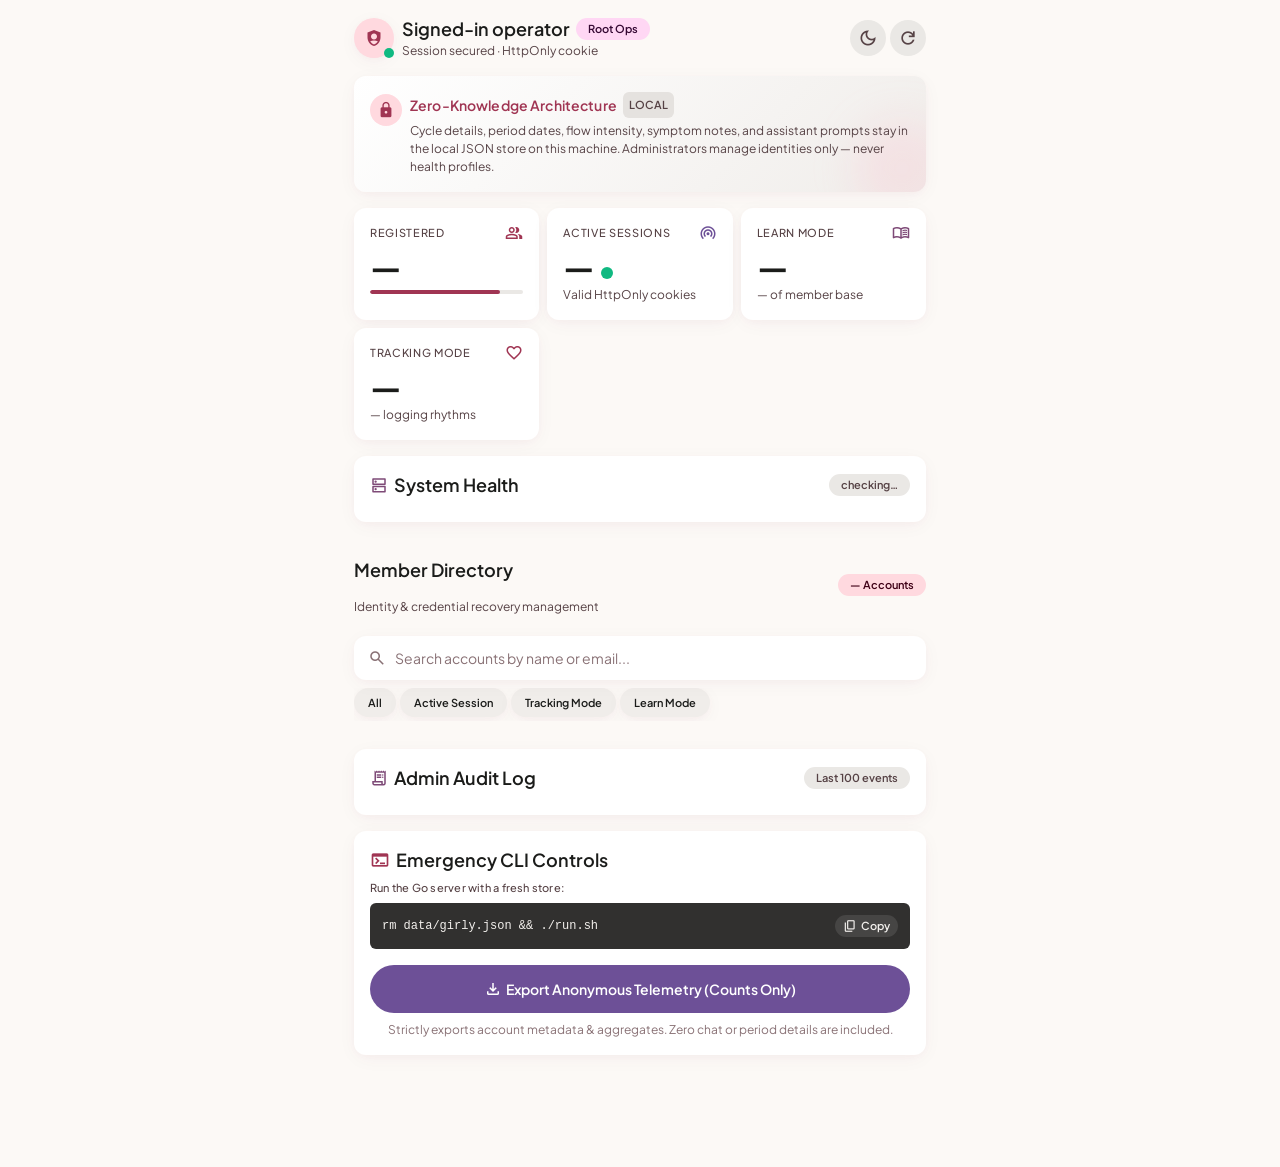
==== commit 08781986: "files" ====
--- a/girly-app/web/admin.html
+++ b/girly-app/web/admin.html
@@ -23,7 +23,7 @@
       </div>
       <div style="min-width:0">
         <div class="row" style="gap:6px">
-          <span class="t-headline-sm" id="admin-email" style="overflow:hidden; text-overflow:ellipsis; white-space:nowrap">admin@girly.app</span>
+          <span class="t-headline-sm" id="admin-email" style="overflow:hidden; text-overflow:ellipsis; white-space:nowrap">Signed-in operator</span>
           <span class="pill pill-plum">Root Ops</span>
         </div>
         <p class="t-body-sm muted" style="margin:0">Session secured · HttpOnly cookie</p>
--- a/girly-app/web/css/girly.css
+++ b/girly-app/web/css/girly.css
@@ -325,6 +325,25 @@
 }
 .icon-btn:hover { background: var(--surface-container); }
 .icon-btn:active { transform: scale(0.92); }
+
+/* Dictation in progress. The ring pulsing outward is what says "listening" —
+   the icon swap to a stop square is easy to miss at this size. The :hover is
+   spelled out because .send-btn:hover carries the same specificity as
+   .send-btn.recording and would otherwise win on a hover while recording. */
+.send-btn.recording,
+.send-btn.recording:hover {
+  background: var(--error);
+  color: var(--on-error);
+  animation: mic-live 1.6s ease-out infinite;
+}
+@keyframes mic-live {
+  0% { box-shadow: 0 0 0 0 color-mix(in srgb, var(--error) 40%, transparent); }
+  70% { box-shadow: 0 0 0 10px transparent; }
+  100% { box-shadow: 0 0 0 0 transparent; }
+}
+@media (prefers-reduced-motion: reduce) {
+  .send-btn.recording { animation: none; }
+}
 
 /* ---- Pills / badges ---------------------------------------------------------- */
 .pill {
@@ -726,6 +745,10 @@
   color: var(--on-secondary-fixed-variant);
   border-top-right-radius: 0;
 }
+/* Shift+Enter puts a real newline in the ask bar; show it rather than letting
+   the paragraph collapse it into a space. Scoped to the user's own bubble so
+   the assistant's generated HTML keeps normal whitespace handling. */
+.bubble.user-bubble p { white-space: pre-wrap; }
 .bubble-time { font-size: 11px; color: var(--outline); padding: 0 4px; }
 .bot-avatar {
   width: 32px; height: 32px;
@@ -764,17 +787,31 @@
   padding: var(--sp-sm);
   box-shadow: var(--shadow-float);
 }
-.chat-input-row { display: flex; align-items: center; gap: var(--sp-xs); }
+.chat-input-row { display: flex; align-items: flex-end; gap: var(--sp-xs); }
 .chat-input {
   flex: 1;
+  min-width: 0;
   background: var(--surface-container-low);
   border: none;
   outline: none;
-  border-radius: var(--r-full);
+  /* --r-xl (24px) clamps to half the box height when the box is short, so a
+     single line still reads as a pill; once the box grows it settles into a
+     soft rounded rectangle instead of a blob. */
+  border-radius: var(--r-xl);
   padding: 0.625rem 1rem;
   font-size: 14px;
+  line-height: 20px;
   color: var(--on-surface);
   transition: background 0.2s ease;
+  /* A textarea rather than an input: a long question wraps onto the next line
+     instead of scrolling off the edge of the field. Height is set by
+     autoGrowInput() in assistant.js — these are just the guard rails. A
+     textarea inherits neither font nor its own resize handle by default. */
+  font-family: inherit;
+  resize: none;
+  display: block;
+  max-height: 120px;  /* 5 lines — keep MAX_INPUT_LINES in assistant.js in step */
+  overflow-y: hidden;
 }
 .chat-input:focus { background: var(--surface-container); }
 .send-btn {
